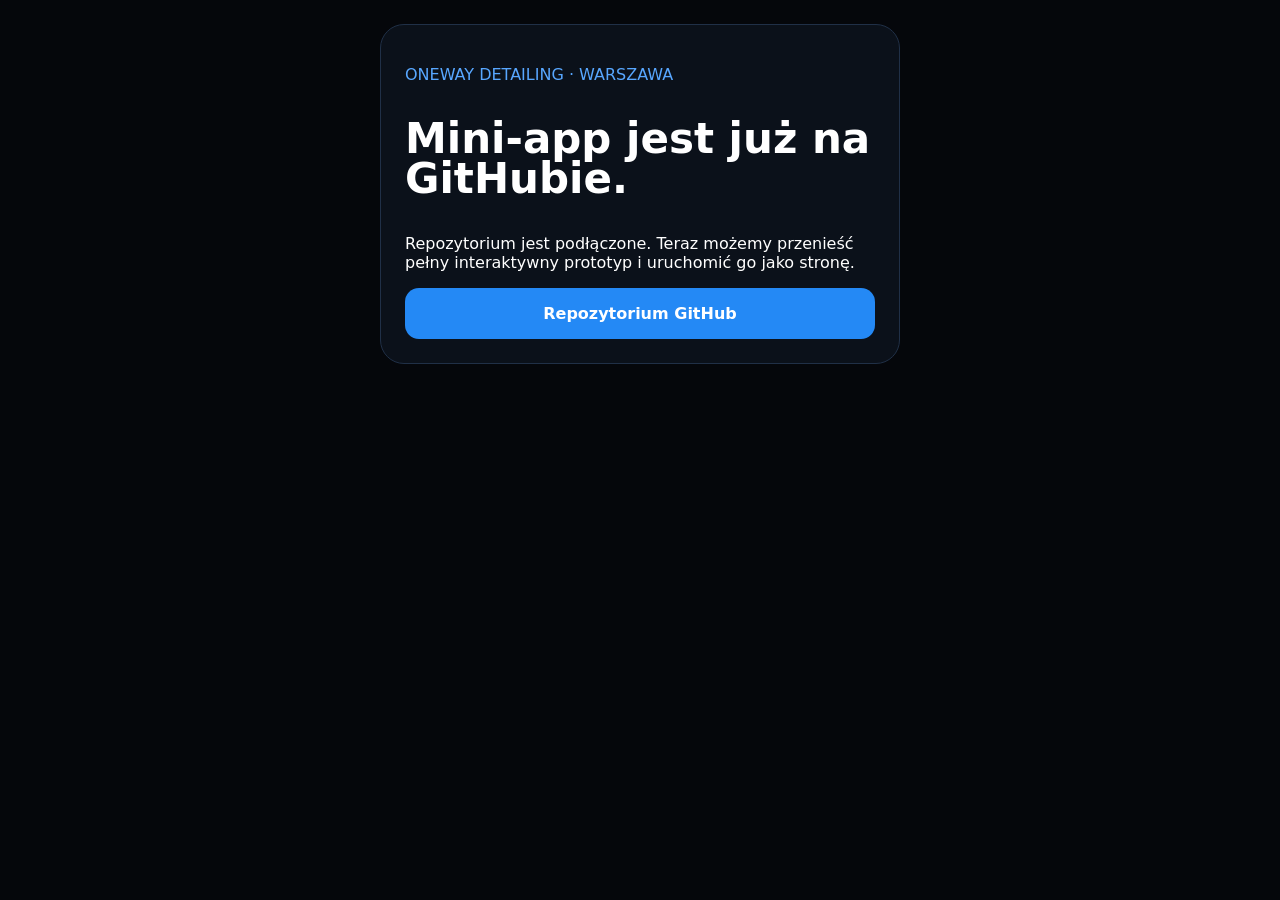
==== index.html @ de40f1c5 "Add initial web entry point" ====
<!doctype html><html lang="pl"><head><meta charset="utf-8"><meta name="viewport" content="width=device-width,initial-scale=1"><title>OneWay Detailing</title><style>body{margin:0;background:#05070b;color:#fff;font-family:system-ui,sans-serif}.wrap{max-width:520px;margin:auto;padding:24px}.card{background:#0b111a;border:1px solid #203047;border-radius:24px;padding:24px}h1{font-size:42px;line-height:.95}.blue{color:#58a7ff}a{display:block;background:#2489f5;color:white;text-decoration:none;padding:16px;border-radius:14px;text-align:center;font-weight:800}</style></head><body><main class="wrap"><section class="card"><p class="blue">ONEWAY DETAILING · WARSZAWA</p><h1>Mini-app jest już na GitHubie.</h1><p>Repozytorium jest podłączone. Teraz możemy przenieść pełny interaktywny prototyp i uruchomić go jako stronę.</p><a href="https://github.com/hippoundefined101r-spec/oneway-miniapp">Repozytorium GitHub</a></section></main></body></html>
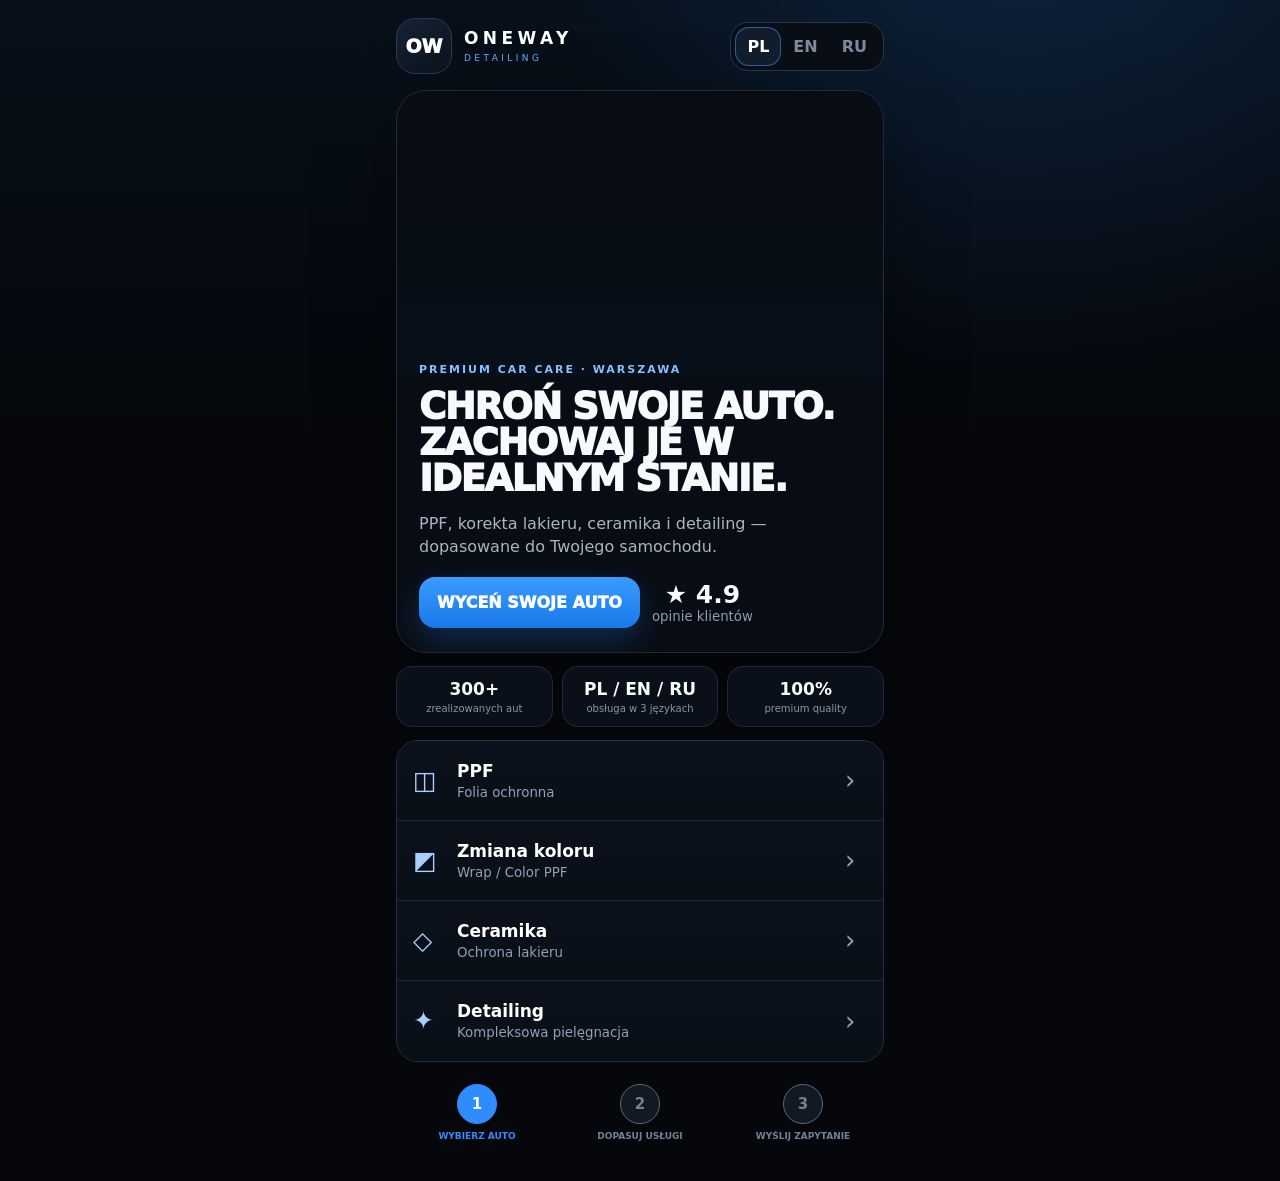
==== commit 8a3301f4: "Replace placeholder with full OneWay mini-app" ====
--- a/index.html
+++ b/index.html
@@ -1 +1 @@
-<!doctype html><html lang="pl"><head><meta charset="utf-8"><meta name="viewport" content="width=device-width,initial-scale=1"><title>OneWay Detailing</title><style>body{margin:0;background:#05070b;color:#fff;font-family:system-ui,sans-serif}.wrap{max-width:520px;margin:auto;padding:24px}.card{background:#0b111a;border:1px solid #203047;border-radius:24px;padding:24px}h1{font-size:42px;line-height:.95}.blue{color:#58a7ff}a{display:block;background:#2489f5;color:white;text-decoration:none;padding:16px;border-radius:14px;text-align:center;font-weight:800}</style></head><body><main class="wrap"><section class="card"><p class="blue">ONEWAY DETAILING · WARSZAWA</p><h1>Mini-app jest już na GitHubie.</h1><p>Repozytorium jest podłączone. Teraz możemy przenieść pełny interaktywny prototyp i uruchomić go jako stronę.</p><a href="https://github.com/hippoundefined101r-spec/oneway-miniapp">Repozytorium GitHub</a></section></main></body></html>+<!doctype html><html lang="pl"><head><meta charset="utf-8"><meta name="viewport" content="width=device-width,initial-scale=1,viewport-fit=cover"><meta name="theme-color" content="#05070b"><title>OneWay Detailing — Wycena</title><link rel="stylesheet" href="styles.css"></head><body><main class="app"><header class="topbar"><button class="brand" data-go="home"><span class="brand-logo">OW</span><span class="brand-copy"><b>ONEWAY</b><small>DETAILING</small></span></button><div class="langs"><button data-lang="pl" class="active">PL</button><button data-lang="en">EN</button><button data-lang="ru">RU</button></div></header><section id="home" class="screen active"><div class="hero"><div class="hero-photo"></div><div class="hero-copy"><span class="eyebrow" data-t="heroEyebrow"></span><h1 data-t="heroTitle"></h1><p data-t="heroSub"></p><div class="cta-row"><button class="primary" data-go="car" data-t="heroCta"></button><div class="rating"><b>★ 4.9</b><small data-t="reviews"></small></div></div></div></div><div class="stats"><div><b>300+</b><span data-t="cars"></span></div><div><b>PL / EN / RU</b><span data-t="langs"></span></div><div><b>100%</b><span>premium quality</span></div></div><div class="service-list"><button class="service-link" data-service-shortcut="ppf"><span class="ico">◫</span><span><b>PPF</b><small data-t="svcPpf"></small></span><span class="arr">›</span></button><button class="service-link" data-service-shortcut="color"><span class="ico">◩</span><span><b data-t="svcColor"></b><small>Wrap / Color PPF</small></span><span class="arr">›</span></button><button class="service-link" data-service-shortcut="ceramic"><span class="ico">◇</span><span><b data-t="svcCeramic"></b><small>Ochrona lakieru</small></span><span class="arr">›</span></button><button class="service-link" data-service-shortcut="detailing"><span class="ico">✦</span><span><b>Detailing</b><small>Kompleksowa pielęgnacja</small></span><span class="arr">›</span></button></div><div class="progress"><div class="active"><span>1</span>WYBIERZ AUTO</div><div><span>2</span>DOPASUJ USŁUGI</div><div><span>3</span>WYŚLIJ ZAPYTANIE</div></div></section><section id="car" class="screen"><div class="step-head"><button class="back" data-go="home">←</button><div><small data-t="step1"></small><h2 data-t="chooseCar"></h2></div></div><div class="panel"><label data-t="search"></label><div class="search-box"><span>⌕</span><input id="carSearch" autocomplete="off" data-ph="searchPh"></div><div id="results" class="results hidden"></div></div><div id="selectedCar" class="panel selected-car hidden"></div><div class="panel"><div class="selected-car"><div><b data-t="manual"></b></div><button id="manualToggle" class="secondary" data-t="manualBtn"></button></div></div><div id="manualForm" class="panel manual hidden"><input id="manualMake" data-ph="make"><input id="manualModel" data-ph="model"><input id="manualYear" data-ph="year"><button id="manualSave" class="secondary full" data-t="save"></button></div><button id="carNext" class="primary full disabled" data-t="nextService"></button></section><section id="service" class="screen"><div class="step-head"><button class="back" data-go="car">←</button><div><small data-t="step2"></small><h2 data-t="chooseService"></h2></div></div><div id="carChip" class="panel car-chip"></div><div class="tabs"><button data-service="ppf" class="active">PPF</button><button data-service="color" data-t="color"></button><button data-service="ceramic" data-t="ceramic"></button><button data-service="detailing">Detailing</button></div><div id="serviceContent"></div><button id="serviceNext" class="primary full disabled" data-t="nextSummary"></button></section><section id="summary" class="screen"><div class="step-head"><button class="back" data-go="service">←</button><div><small data-t="step3"></small><h2 data-t="summary"></h2></div></div><div id="summaryCard" class="panel summary"></div><div class="panel"><h3 data-t="location"></h3><label class="radio"><input type="radio" name="loc" checked><span><b>Odlewnicza 4</b><small>03-231 Warszawa</small></span></label><label class="radio"><input type="radio" name="loc"><span><b>Aleja Krakowska 155</b><small>02-180 Warszawa</small></span></label></div><div class="panel lead"><h3 data-t="contact"></h3><input id="leadName" data-ph="name"><input id="leadPhone" data-ph="phone" inputmode="tel"><select><option>WhatsApp</option><option>Telefon</option><option>Telegram</option></select><label class="consent"><input id="consent" type="checkbox"><span data-t="consent"></span></label><button id="sendLead" class="primary full disabled" data-t="send"></button></div><p class="fine">Orientacyjna cena nie jest ofertą handlową. Finalna wycena zależy od modelu, stanu lakieru i zakresu prac.</p></section><section id="success" class="screen success"><div class="success-icon">✓</div><h2 data-t="thanks"></h2><p data-t="thanksText"></p><button class="primary full" data-go="home" data-t="backHome"></button></section></main><script src="cars.js"></script><script src="app.js"></script></body></html>
--- a/styles.css
+++ b/styles.css
@@ -0,0 +1 @@
+:root{--bg:#05070b;--panel:#0a1018;--panel2:#0e1621;--text:#f7f9fc;--muted:#95a3b7;--line:#203046;--blue:#2f8cff;--blue2:#72b7ff;--radius:22px}*{box-sizing:border-box}html{background:#05070b}body{margin:0;background:radial-gradient(circle at 80% -10%,rgba(47,140,255,.16),transparent 30%),linear-gradient(180deg,#07101a 0,#05070b 38%,#05070b 100%);color:var(--text);font-family:Inter,ui-sans-serif,system-ui,-apple-system,BlinkMacSystemFont,"Segoe UI",sans-serif;min-height:100vh}button,input,select{font:inherit}button{cursor:pointer}.app{width:min(100%,520px);margin:auto;padding:18px 16px 40px;min-height:100vh}.topbar{display:flex;justify-content:space-between;align-items:center;margin-bottom:16px}.brand{display:flex;align-items:center;gap:12px;background:none;border:0;color:#fff;padding:0}.brand-logo{width:56px;height:56px;border-radius:19px;border:1px solid #2a3a50;background:linear-gradient(145deg,#162335,#09111c);display:grid;place-items:center;font-size:19px;font-weight:950}.brand-copy{display:flex;flex-direction:column;align-items:flex-start;line-height:1}.brand-copy b{font-size:17px;letter-spacing:.26em}.brand-copy small{margin-top:7px;color:#69aefc;letter-spacing:.38em;font-size:9px}.langs{display:flex;padding:4px;border:1px solid #25354a;border-radius:18px;background:#090e15}.langs button{border:0;background:transparent;color:#7d899d;padding:10px 12px;border-radius:14px;font-weight:900}.langs button.active{background:#111d2c;color:#fff;box-shadow:inset 0 0 0 1px #245f9f}.screen{display:none}.screen.active{display:block;animation:fade .18s ease}@keyframes fade{from{opacity:.3;transform:translateY(4px)}to{opacity:1;transform:none}}.hero{border:1px solid #1f2b3a;border-radius:30px;overflow:hidden;background:#080d14;box-shadow:0 28px 80px rgba(0,0,0,.35)}.hero-photo{height:285px;background:url('https://www.onewaydetailing.pl/og/default.jpg') center/cover no-repeat;position:relative}.hero-photo:after{content:"";position:absolute;inset:35% 0 0;background:linear-gradient(transparent,#07101a)}.hero-copy{padding:0 22px 24px;margin-top:-18px;position:relative}.eyebrow{color:#87bfff;font-weight:900;letter-spacing:.18em;font-size:11px}.hero h1{font-size:37px;line-height:.97;letter-spacing:-.04em;margin:12px 0 15px;font-weight:950}.hero p{color:#aab5c6;font-size:16px;line-height:1.48;margin:0 0 18px}.cta-row{display:flex;align-items:center;gap:12px}.primary,.secondary{border:0;border-radius:16px;padding:16px 18px;font-weight:950}.primary{background:linear-gradient(180deg,#3a9bff,#1879ea);color:white;box-shadow:0 12px 30px rgba(47,140,255,.24)}.secondary{background:#111a26;color:#dfeafd;border:1px solid #26374e}.primary.full,.secondary.full{width:100%}.disabled{opacity:.35;pointer-events:none}.rating{min-width:88px;text-align:center}.rating b{font-size:25px}.rating small{display:block;color:#8f9db0}.stats{display:grid;grid-template-columns:repeat(3,1fr);gap:9px;margin:13px 0}.stats div{background:#091019;border:1px solid #1e2a39;border-radius:16px;padding:12px 8px;text-align:center}.stats b{display:block;font-size:17px}.stats span{display:block;color:#8796aa;font-size:10px;margin-top:4px}.service-list{border:1px solid #213047;border-radius:22px;overflow:hidden;background:#091019}.service-link{display:grid;grid-template-columns:44px 1fr 22px;align-items:center;width:100%;border:0;border-bottom:1px solid #1d2938;background:linear-gradient(180deg,#0b121c,#090f17);color:#fff;text-align:left;padding:16px;min-height:80px}.service-link:last-child{border-bottom:0}.service-link .ico{font-size:25px;color:#a8cfff}.service-link b{font-size:17px}.service-link small{display:block;color:#92a0b3;margin-top:4px}.service-link .arr{font-size:26px;color:#8ea1b8}.progress{display:grid;grid-template-columns:repeat(3,1fr);gap:7px;margin:22px 3px 0}.progress div{text-align:center;color:#708198;font-size:9px;font-weight:900}.progress span{width:40px;height:40px;border-radius:50%;display:grid;place-items:center;margin:0 auto 7px;border:1px solid #596a80;background:#111923;font-size:15px}.progress .active{color:var(--blue)}.progress .active span{background:var(--blue);border-color:var(--blue);color:white}.step-head{display:flex;align-items:center;gap:13px;margin:16px 0 18px}.back{width:44px;height:44px;border-radius:15px;border:1px solid #223146;background:#0b111a;color:#fff;font-size:20px}.step-head small{display:block;color:#77aef2;font-size:10px;font-weight:900;letter-spacing:.15em}.step-head h2{font-size:30px;line-height:1.04;letter-spacing:-.035em;margin:4px 0 0}.panel{background:#0b111a;border:1px solid #1e2b3b;border-radius:20px;padding:16px;margin-bottom:12px}.search-box{display:flex;align-items:center;gap:9px;background:#060a10;border:1px solid #26364c;border-radius:15px;padding:0 12px}.search-box input{width:100%;border:0;background:transparent;color:white;padding:15px 0;outline:none}.results{margin-top:10px;border-top:1px solid #1e2b3b;padding-top:8px;max-height:360px;overflow:auto}.result{display:flex;justify-content:space-between;width:100%;border:0;background:transparent;color:white;padding:13px 8px;border-radius:11px;text-align:left}.result:hover{background:#101925}.hidden{display:none!important}.selected-car,.car-chip{display:flex;align-items:center;justify-content:space-between}.selected-car small,.car-chip small{display:block;color:#8e9caf;margin-top:3px}.manual{display:grid;gap:9px}.manual input,.lead input,.lead select{width:100%;background:#060a10;border:1px solid #26364c;border-radius:13px;color:white;padding:13px 14px;outline:none}.tabs{display:grid;grid-template-columns:repeat(4,1fr);gap:7px;margin-bottom:12px}.tabs button{border:1px solid #1e2b3b;background:#0b1119;color:#7e8ca0;padding:12px 7px;border-radius:12px;font-size:12px;font-weight:900}.tabs button.active{background:#12243a;border-color:#2c68a7;color:white}.vehicle-photo{height:235px;border-radius:20px;border:1px solid #213247;background-size:cover;background-position:center;margin-bottom:12px;position:relative;overflow:hidden}.vehicle-photo:after{content:"";position:absolute;inset:45% 0 0;background:linear-gradient(transparent,rgba(5,7,11,.72))}.vehicle-photo.ppf{background-image:url('https://www.onewaydetailing.pl/cases/bmw-m3-competition-pelne-oklejanie-ppf/gallery-01.webp')}.vehicle-photo.color{background-image:url('https://www.onewaydetailing.pl/cases/bmw-m4-cabrio-zmiana-koloru-ppf-styling/gallery-01.webp')}.vehicle-photo.ceramic{background-image:url('https://www.onewaydetailing.pl/cases/volvo-xc90-ppf-front-rivashield/gallery-01.webp')}.vehicle-photo.detailing{background-image:url('https://www.onewaydetailing.pl/cases/bmw-6-series-cabrio-detailing-soft-top/gallery-01.webp')}.photo-label{position:absolute;left:14px;bottom:12px;z-index:2}.photo-label b{font-size:18px}.photo-label small{display:block;color:#c2cede;margin-top:3px}.packages{display:grid;gap:10px}.package{border:1px solid #1e2b3b;background:#0b1119;border-radius:20px;padding:16px}.package.selected{border-color:#3c91f4;box-shadow:0 0 0 2px rgba(47,140,255,.08)}.package-head{display:flex;justify-content:space-between;gap:12px}.package-head b{font-size:17px}.price{color:#8fc2ff;font-weight:950;white-space:nowrap}.package p{color:#98a6b9;font-size:12px;line-height:1.45;margin:9px 0}.tags{display:flex;gap:6px;flex-wrap:wrap}.tag{font-size:10px;color:#b1cae8;background:#101c2a;border:1px solid #20334a;border-radius:999px;padding:5px 8px}.package button{margin-top:12px;width:100%}.swatches{display:grid;grid-template-columns:repeat(5,1fr);gap:8px;margin-bottom:12px}.swatch{height:52px;border-radius:13px;border:1px solid #314158}.s1{background:#1d6a45}.s2{background:#85898f}.s3{background:#153c75}.s4{background:#17191d}.s5{background:#eef1f6}.summary{padding:0;overflow:hidden}.summary-top{padding:18px;background:linear-gradient(180deg,#111a27,#0d141e);border-bottom:1px solid #1d2938}.summary-top small{color:#8fa0b7}.summary-price{font-size:36px;font-weight:950;letter-spacing:-.045em;margin-top:7px}.summary-body{padding:16px}.row{display:flex;justify-content:space-between;gap:14px;padding:11px 0;border-bottom:1px solid #1b2532}.row:last-child{border-bottom:0}.row span:first-child{color:#8f9db0}.radio{display:flex;gap:10px;align-items:flex-start;border:1px solid #202d3f;border-radius:14px;padding:12px;margin-top:8px}.radio small{display:block;color:#8e9caf;margin-top:3px}.consent{display:flex;gap:9px;color:#9aa8ba;font-size:12px;line-height:1.4;margin-top:12px}.success{text-align:center;padding-top:60px}.success-icon{width:76px;height:76px;border-radius:24px;display:grid;place-items:center;margin:0 auto 20px;background:#12345b;color:#8fc5ff;font-size:34px;border:1px solid #2b69a7}.success p{color:#9daabd;line-height:1.55}.fine{font-size:10px;color:#718094;text-align:center;line-height:1.5;padding:0 16px}@media(max-width:390px){.hero h1{font-size:33px}.hero-photo{height:250px}.tabs{grid-template-columns:repeat(2,1fr)}.stats{grid-template-columns:1fr 1fr 1fr}}
